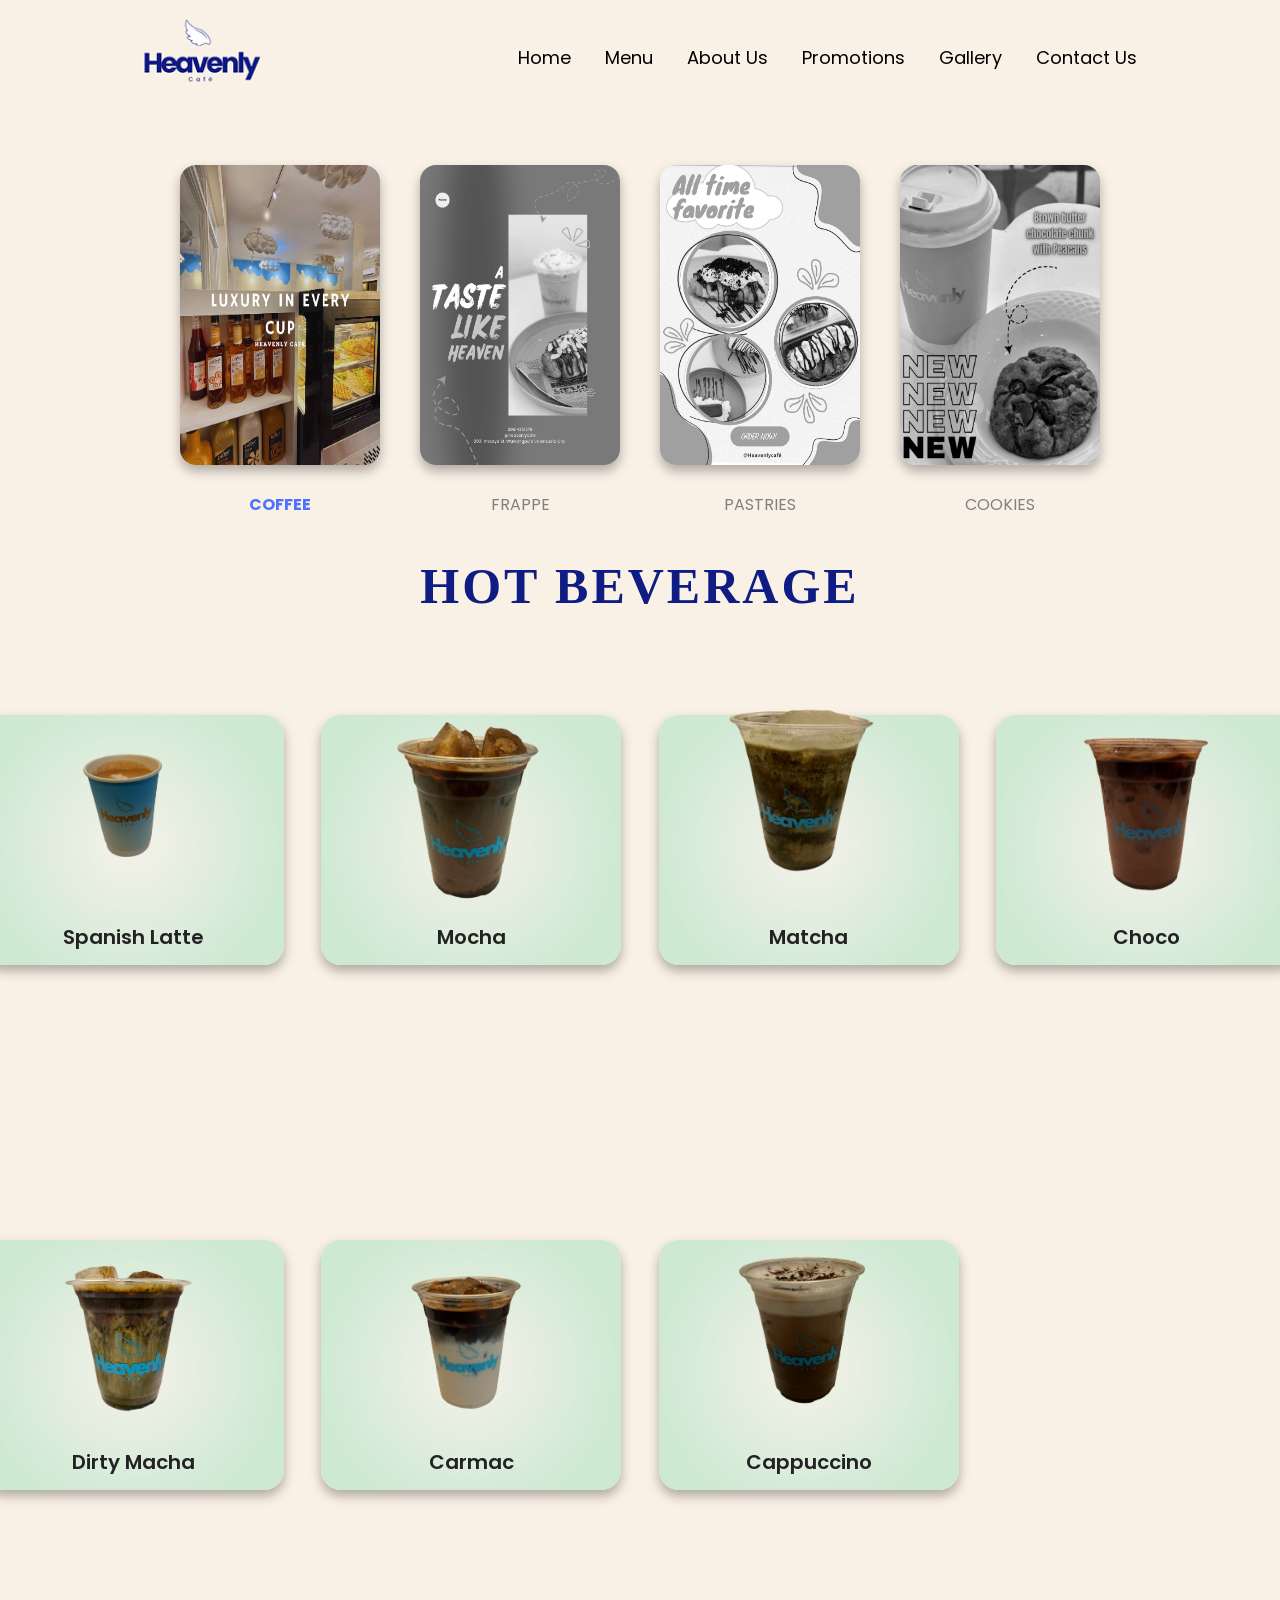
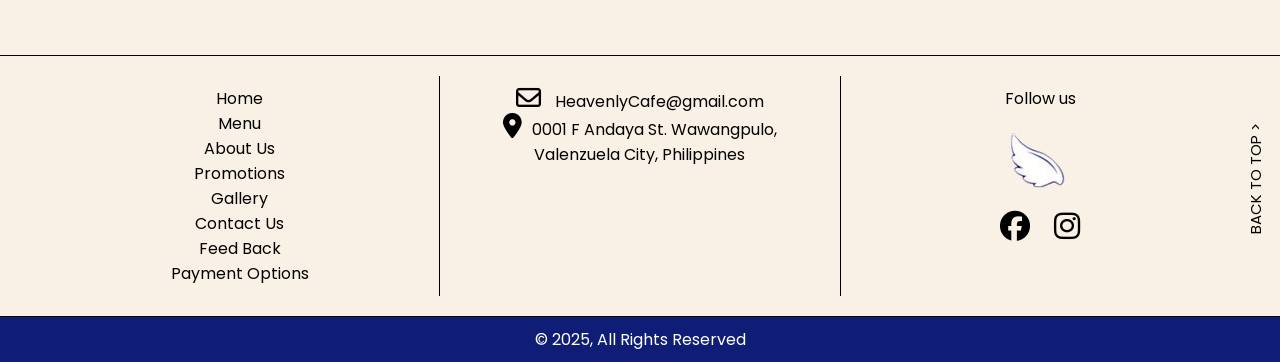
==== coffee.html @ 6ae4fecf "'FIrst_commit'" ====
<!DOCTYPE html>
<html lang="en">
<head>
  <meta charset="UTF-8">
  <meta name="viewport" content="width=device-width, initial-scale=1.0">
  <title>Beverages</title>
  <link rel="stylesheet" href="css/style.css">
  <link rel="preconnect" href="https://fonts.googleapis.com">
  <link rel="preconnect" href="https://fonts.googleapis.com">
  <link rel="preconnect" href="https://fonts.gstatic.com" crossorigin>
  <link href="https://fonts.googleapis.com/css2?family=Playfair+Display:ital,wght@0,400..900;1,400..900&display=swap" rel="stylesheet"></head>
  <link href="https://fonts.googleapis.com/css2?family=Poppins:ital,wght@0,100;0,200;0,300;0,400;0,500;0,600;0,700;0,800;0,900;1,100;1,200;1,300;1,400;1,500;1,600;1,700;1,800;1,900&display=swap" rel="stylesheet">
  <link rel="stylesheet" href="https://cdnjs.cloudflare.com/ajax/libs/font-awesome/6.4.0/css/all.min.css">

</head>
<body>

  <!--Header-->
    <header id="header">
    <div class="container">
      <nav>
        <img src="img/home/heavenly_logo1.jpg" class="logo" alt="Heavenly Café Logo">
        <ul id="sidemenu">
          <li><a href="index.html">Home</a></li>
          <li><a href="menu.html">Menu</a></li>
          <li><a href="aboutus.html">About Us</a></li>
          <li><a href="promotions.html">Promotions</a></li>
          <li><a href="gallery.html">Gallery</a></li>
          <li><a href="contact.html">Contact Us</a></li>
        </ul>
      </nav>
    </div>
  </header>

  <!--category-->
<div class="category-selector">
  <a href="coffee.html" class="category-card">
    <img src="img/menu/CATEGORY/coffe.jpg" alt="Beverages">
    <p>COFFEE</p>
  </a>
  <a href="frappe.html" class="category-card">
    <img src="img/menu/CATEGORY/frappe.jpg" alt="Meals">
    <p>FRAPPE</p>
  </a>
  <a href="pastries.html" class="category-card">
    <img src="img/menu/food.jpg" alt="Beverages">
    <p>PASTRIES</p>
  </a>
  <a href="cookies.html" class="category-card">
    <img src="img/menu/CATEGORY/cookies.jpg" alt="Meals">
    <p>COOKIES</p>
  </a>
</div>

  <!--list of beverages-->
    <section class="menu-section">
    <h1>HOT BEVERAGE</h1>
    <div class="menu-grid">

      <div class="menu-bev">
        <img src="img/menu/coffee/spanish-latte-hot.png" alt="Hot Latte" class="bev1"/>
        <p>Spanish Latte</p>
      </div>
      <div class="menu-bev">
        <img src="img/menu/coffee/mocha-cold.png" alt="Mocha" class="bev1"/>
        <p>Mocha</p>
      </div>
      <div class="menu-bev">
        <img src="img/menu/coffee/matcha-cold.png" alt="Matcha" class="bev1"/>
        <p>Matcha</p>
      </div>
      <div class="menu-bev">
        <img src="img/menu/coffee/choco-cold.png" alt="Choco" class="bev1"/>
        <p>Choco</p>
      </div>
      <div class="menu-bev">
        <img src="img/menu/coffee/dirty-matcha.png" alt="Dirty Macha" class="bev1"/>
        <p>Dirty Macha</p>
      </div>
      <div class="menu-bev">
        <img src="img/menu/coffee/carmac.png" alt="Carmac" class="bev1"/>
        <p>Carmac</p>
      </div>
      <div class="menu-bev">
        <img src="img/menu/coffee/cappuccino.png" alt="Cappuccino" class="bev1"/>
        <p>Cappuccino</p>
      </div>
      <!-- Add more items as needed -->

    </div>
  </section>
  
  <!--footer-->
  <footer class="footer">
        <div class="footer-container">
          <div class="footer-section">
            <p><a href="index.html">Home</a></p>
            <p><a href="menu.html">Menu</a></p>
            <p><a href="aboutus.html">About Us</a></p>
            <p><a href="promotions.html">Promotions</a></p>
            <p><a href="gallery.html">Gallery</a></p>
            <p><a href="contact.html">Contact Us</a></p>
            <p><a href="#">Feed Back</a></p>
            <p><a href="#">Payment Options</a></p>
          </div>
      
          <div class="footer-divider"></div>
      
          <div class="footer-section">
            <p><i class="fa-regular fa-envelope"></i></i> HeavenlyCafe@gmail.com</p>
            <p><i class="fa-solid fa-location-dot"></i>0001 F Andaya St. Wawangpulo,<br>Valenzuela City, Philippines</p>
          </div>
      
          <div class="footer-divider"></div>
      
          <div class="footer-section">
            <p>Follow us</p>
            <img src="img/home/logo.jpg" alt="">
            <div class="footer-icons">
              <a href="#"><i class="fa-brands fa-facebook"></i></a>
              <a href="#"><i class="fa-brands fa-instagram"></i></a>
            </div>
          </div>

        </div>
      
        <div class="footer-bottom">
          <p>© 2025, All Rights Reserved</p>
        </div>
      
        <div class="back-to-top">
            <a href="#top">BACK TO TOP ></a>
        </div>
      </footer>

<script src="js/script_Menu.js"></script>

</body>
</html>
---- css/style.css ----
@font-face {
    font-family: melon;
    src: url(../font/melon.ttf);
}

body {
  background-color: #FAF1E6;
  color: black;
}
* {
  margin: 0;
  padding: 0;
  font-family: 'Poppins', sans-serif;
}
.header {
  position: fixed;
  top: 0;
  left: 0;
  width: 100%;
  transition: 0.6s;
  z-index: 100;
  background-color: #FAF1E6;
}

.header.sticky {
  background: #FAF1E6;
  box-shadow: 0 4px 10px rgba(0, 0, 0, 0.1);
}
.container{
  padding: 10px 10%;
}
nav{
    display: flex;
    align-items: center;
    justify-content: space-between;
    flex-wrap: wrap;
}
.logo{
  position: relative;
  width: 140px;
}
nav ul li{
    display: inline-block;
    list-style: none;
    margin: 10px 15px;
}
nav ul li a{
    color: #000;
    text-decoration: none;
    font-size: 18px;
    position: relative;
    transition: 0.6s;
}

nav ul li a::after{
    content: '';
    width: 0;
    height: 3px;
    background: #0F2C59;
    position: absolute;
    left: 0;
    bottom: -6px;
    transition: 0.5s;
    color: #0F2C59;
}
nav ul li a:hover::after{
    width: 100%;
}
.nav-link[aria-current="page"] {
  text-decoration: underline #0F2C59 4px;
  text-underline-offset:  0.5rem;
}

.hero {
    display: flex;
    justify-content: space-between;
    align-items: center;
    padding-top: 50px;
    padding-left: 40px;
    padding-right: 40px;
    position: relative;
    margin-top: 100px;
  }

  .hero-text {
    max-width: 50%;
    animation: heroTextAnimation 1s ease-out forwards;
    opacity: 0;
    animation-delay: 0.3s;
  }

  @keyframes heroTextAnimation{
    from{
      opacity: 0;
      transform: translateY(200px) ;
    }to{
      opacity: 1;
      transform: translateY(0) ;
    }
  }
  
  .images {
    animation: firstImage 1s ease-out forwards;
    opacity: 0;
    animation-delay: 0.3s;
  }  
  
  @keyframes firstImage{
    from{
      opacity: 0;
      transform: translateY(200px);
    }to{
      opacity: 1;
      transform: translateY(0) ;
    }
  }

  .heavenly-text {
    animation: both heavenlyTextAnimation;
    animation-timeline: view(70% 5%);
  }

  @keyframes heavenlyTextAnimation{
    from{
      opacity: 0;
      transform: translateY(200px) scale(0.3);
    }to{
      opacity: 1;
      transform: translateY(0) scale(1);
    }

  }
  
  .heavenly-story {
    animation: both storyAnimation ;
    animation-timeline: view(70% 5%);
  }

  @keyframes storyAnimation{
    from{
      opacity: 0;
      transform: translateY(200px) scale(0.3);
    }to{
      opacity: 1;
      transform: translateY(0) scale(1);
    }

  }

  .hero-text h1 {
    font-size: 40px;
    margin-bottom: 20px;
    font-family: 'PlayfairDisplay';
    font-weight: 300;
    padding-left: 20px;

  }

  .hero-text p {
    font-size: 25px;
    line-height: 1.6;
    margin-bottom: 30px;
    padding-left: 20px;
    font-family: 'PlayfairDisplay';
    font-weight: 300;
  }

  .hero-text button {
    background-color: #000080;
    color: white;
    padding: 12px 24px;
    margin-left: 20px;
    border: none;
    border-radius: 6px;
    font-size: 16px;
    cursor: pointer;
  }

.croissant {
  width: 600px;
  height: auto;
  margin-right: 160px;
  position: relative;
}
.bottom img{
  width: 100%;
  height: 400px;
  background-size: cover;
  background-position: center;
}
.story{
    display: flex;
    flex-direction: column;
    align-items: center;
    justify-content: center;
    text-align: center;
    height: 50vh;
    background-color: #FDFAF6;
    position: relative;
  }
.frappe-design {
  position: absolute;
  top: 50%;
  left: 2%;
  background-image: url('../img/aboutus/frappe.png');
  width: 150px;
  height: 200px;
  background-size: cover; 
  background-position: center;
  background-repeat: no-repeat;
  animation: frappeAnimation both;
  animation-timeline: view(70% 30%);
}
@keyframes frappeAnimation{
  from{
      opacity: 0;
      transform: translateY(200px) scale(0.3);
    }to{
      opacity: 1;
      transform: translateY(0) scale(1);
    }
}
.pastries-design {
  position: absolute;
  top: 10%;
  right: 2%;
  background-image: url('../img/menu/croffle-food.png');
  width: 200px;
  height: 200px;
  background-size: contain; 
  background-position: center;
  background-repeat: no-repeat;
  animation: frappeAnimation both;
  animation-timeline: view(50% 30%);
}
 .heavenly-text {
    opacity: 0;
    font-family: 'PlayfairDisplay';
    font-weight: 300;
    font-size: 35px;
 }

  .heavenly-story{
    display: flex;
    align-items: center;
    flex-direction: column;
    text-align: center;
    background-color: #FAF1E6;
    width: 80%;
    height: 30%;
    margin: 20px 0;
    padding: 60px 5%;
    border-radius: 15px;
  }
.heavenly-story p {
    font-family: 'Poppins', sans-serif;
    font-size: 20px;
}

.heavenly-story button {
    background-color: #000080;
    color: white;
    padding: 12px 24px;
    border: none;
    border-radius: 6px;
    font-size: 16px;
    cursor: pointer;
    margin-top: 20px;
    font-family: 'Poppins', sans-serif;
}

/*slider more Section ah*/
.wrapper {
  margin: 0;
  padding: 0;
  font-family: Arial, sans-serif;
  background: #f8f0e7;
  display: flex;
  justify-content: center;
  align-items: center;
  flex-direction: column;
  height: 80vh;
  position: relative;
}
.header-slider h1 {
  display: flex;
  align-items: center;
  font-family: 'PlayfairDisplay';
  font-weight: 100;
  margin-bottom: 100px;
}
.sliderH {
  width: 50%;
  max-width: 900px;
  overflow: hidden;
  border-radius: 20px;
  background-color: #eee;
  margin-bottom: 100px;
}

.slides {
  display: flex;
  transition: transform 0.5s ease;
}

.slideH {
  min-width: 100%;
  height: 400px;
  background-size: cover;
  background-position: center;
  position: relative;
  display: flex;
  justify-content: center;
  align-items: center;
  transition: transform 0.4s, opacity 0.4s;
}

.overlay {
  background: rgba(0, 0, 0, 0.5);
  color: white;
  padding: 20px;
  text-align: center;
  border-radius: 10px;
}

.overlay h2 {
  font-size: 24px;
}

.overlay h2 span {
  font-size: 36px;
  display: block;
  margin-top: 10px;
}

.overlay p {
  margin-top: 10px;
  font-size: 16px;
}
.prevH {
  cursor: pointer;
  position: absolute;
  top: 53%;
  left: 23%;
  user-select: none;
  font-size: 30px;
}

.nextH {
  cursor: pointer;
  position: absolute;
  top: 52%; 
  right: 23%;
  user-select: none;
  font-size: 30px;
}

.dotsH {
  position: absolute;
  top: 80%;
  bottom: 10px;
  width: 50%;
  text-align: center;
}

.dotH {
  height: 10px;
  width: 10px;
  margin: 0 4px;
  background-color: #90D1CA;
  border-radius: 50%;
  display: inline-block;
  cursor: pointer;
}

.dotH.active {
  background-color: #129990;
}

/*Lastsection*/
.last-container {
  background-image: url(../img/home/last_section.jpg);
  background-size: cover;
  background-position: center;
  height: 100vh;
  position: relative;
  display: flex;
  justify-content: center;
  align-items: center;
}
.cup {
  position: absolute;
  width: 500px;
}
.cup1 {
  top: 14%;
  left: 21%;
}
.cup2 {
  top: 14%;
  right: 23%;
}
.label {
  position: absolute;
  font-family: 'PlayfairDisplay';
  color: #FDFAF6;
}
.grande {
  top: 68%;
  left: 31%;
}
.Large {
  top: 68%;
  left: 61%;
}

/*footer*/
.footer {
  background-color: #FAF1E6;
  font-family: 'Poppins', sans-serif;
  position: relative;
}

.footer-container {
  display: flex;
  justify-content: space-between;
  padding: 20px 40px;
  flex-wrap: wrap;
  border-top: 1px solid #000;
  border-bottom: 1px solid #000;
}
.quick {
  font-weight: bold;
}

.footer-section {
  font-family: 'Poppins', sans-serif;
  flex: 1;
  padding: 10px 20px;
  text-align: center;
  min-width: 250px;
  box-sizing: border-box;
}

.footer-section a {
  text-decoration: none;
  color: black;
  transition: color 0.3s ease;
}

.footer-section a:hover {
  color: #129990;
}
.footer-divider {
  width: 1px;
  background-color: black;
  height: auto;
}

.footer-section i {
  margin-right: 10px;
  font-size: 25px;
}

.footer-logo {
  font-size: 30px;
}

.footer-icons i {
  margin: 0 10px;
  font-size: 30px;
  color: black;
}

.footer-bottom {
  background-color: #101D76;
  color: white;
  text-align: center;
  padding: 10px 0;
}

.back-to-top {
  position: absolute;
  right: 1%;
  top: 40%;
  transform: translateY(-50%) rotate(180deg);
  writing-mode: vertical-rl;
  text-align: center;
  font-size: 15px;
  color: black;
}
.back-to-top a {
  color: inherit;
  text-decoration: none;
  scroll-behavior: smooth;
}
nav .fa-solid {
  display: none;
}

@media only screen and (max-width: 360px){
    .logo {
        width: 200px;
    }
    nav .fa-bars {
    display: block;
    font-size: 25px;
    position: absolute;
    top: 40px;
    left: 35%;
    z-index: 1100;
    cursor: pointer;
    }
    nav .fa-solid {
      display: block;
      font-size: 25px;
    }
    nav ul {
    background: #0F2C59;
    color: #fff;
    position: fixed; 
    top: 0;
    right: -200px;
    width: 200px;
    height: 150vh;
    padding-top: 50px;
    transition: right 0.5s;
    z-index: 1200;
  }
    nav ul li {
      display: block;
      margin: 25px;
    }
    
    nav ul li a{
    color: #fff;
    }
    nav ul .fa-solid {
      position: absolute;
      top: 25px;
      left: 25px;
      cursor: pointer;
    }
    .hero {
      display: flex;
      flex-direction: column;
      width: 400px;
      align-items: flex-start;
    }
    .hero-text h1{
      margin-top: 30px;
      width: 360px;
      display: flex;
      flex-direction: column;
    }
    .hero-text p{
      width: 360px;
    }
    .images {
      margin: 20px 40px;
      background: transparent;
    }
    .bottom {
      width: 500px;
    }
    .story {
      width: 500px;
      padding: 20px 0;
      height: 50vh !important;
    }
    .frappe-design {
      width: 80px !important;
      height: 90px !important;
      top: 60% !important;
      left: 12%;
    }
    .pastries-design {
      width: 110px !important;
      height: 70px !important;
      top: 63% !important;
      right: 10%;
    }
    .heavenly-story {
      height: 200px !important;
    }
    .wrapper {
      width: 500px;
      height: 330px !important;
    }
    .header-slider h1{
      font-size: 20px;
    }
    .sliderH {
      width: 350px;
    }
    .slideH {
      background-size: contain;
      background-repeat: no-repeat;
      background-position: top;
    }
    .prevH {
      top: 37% !important;
      left: 8% !important;
    }
    .nextH {
      top: 37% !important;
      right: 8% !important;
    }
    .dotsH {
      top: 73% !important;
    }
    .last-container {
      width: 500px;
      height: 400px;
    }
    .cup {
      width: 200px !important;
      top: 15% !important;
    }
    .cup1 {
      left: 10% !important;
    }
    .cup2 {
      right: 10% !important;
    }
    .label {
      font-size: 20px !important;
    }
    .grande {
      top: 71% !important;
      left: 23% !important;
    }
    .Large {
      width: 50px;
      top: 71% !important;
      right: 5% !important;
    }
    .footer {
      width: 500px;
    }
}
@media only screen and (max-width: 1200px) {
  .croissant {
    width: 400px;
    margin-right: 0;
  }
  .heavenly-text {
      font-size: 40px;
  }
  .wrapper {
    height: 40vh;
    margin-top: 100px;
  }
  .prevH {
    position: absolute;
    top: 43%;
    left: 18%;
  }
  .nextH {
    top: 43%;
    right: 19%;
  }
  .dotsH {
    top: 81%;
    bottom: 10px;
  }
  .header-slider h1 {
    margin-bottom: 20px;
  }
  .frappe-design {
    width: 100px;
    height: 150px;
    top: 60%;
  }
  .pastries-design{
  width: 150px;
  height: 150px;
  }
  .cup {
    top: 24%;
    width: 350px;
  }
  .cup1 {
    left: 21%;
  }
  .cup2 {
    right: 21%;
  }
  /*menu*/
  .brief-story {
    height: 50vh !important;
  }
  .nav.prev {
    top: 38%;
    left: 40%;
  }
  .nav.next {
    top: 38%;
    right: 40%;
  }
  .brief-text h2{
    font-size: 28px;
  }
  .brief-text p{
    font-size: 18px;
  }
  .autoRotate {
    width: 400px !important; 
    height: 350px !important;

  }
  .menu-label {
    width: 200px !important;
    display: flex;
    justify-content: center;
    align-items: center;
  }
  .menu-container {
    gap: 30px !important;
    height: 500px !important;
    margin-bottom: 0 !important;
    text-align: center !important;
  }
  .menu-wrapper {
    width: 250px !important;
    height: 500px !important;
    margin-bottom: 0 !important;
  }
  
  .menu-item {
    height: 350px !important;
  }
  .menu-item img {
    width: 250px !important;
    height: 350px !important;
    object-fit: contain;
    border-radius: 20px;
  }
  .header {
    width: 1200px;
  }
}
@media (max-width: 768px) {
  .footer-container {
    flex-direction: column;
    align-items: center;
    padding: 20px;
  }
  .footer-divider {
    display: none;
  }
  
  .back-to-top {
    position: static;
    writing-mode: horizontal-tb;
    transform: none;
    text-align: center;
    padding: 10px 0;
  }
  .croissant {
    width: 300px;
    margin-right: 10px;  
  }
  .hero-text h1 {
    font-size: 25px;
  }
  .hero-text p {
    font-size: 18px;
  }
  .bottom {
    padding-bottom: 0;
  }
  .bottom img {
    width: 100%;
    height: auto;
  }
  .heavenly-story p {
    font-size: 15px;
  }
}

/*Menu*/

.best-container {
  background-color: #Fff;
  height: 600px;
  padding: 50px;
  background-image: url('../img/menu/first.jpg');
  background-size: cover; 
  background-repeat: no-repeat;
  background-position: center;
  margin-top: 120px;
}

.best-seller {
  padding: 2rem;
  max-width: 850px;
  margin: 2rem auto;
  background-color: #FDFAF6;
  border-radius: 12px;
  text-align: center; 
}

.best-seller h2 {
  font-family: 'PlayFairDisplay';
  font-size: 1.5rem;
  margin-bottom: 1rem;
}

.slider {
  position: relative;
  overflow: hidden;
  width: 100%;
  max-width: 600px;
  margin: auto;
}

.slider-track {
  display: flex;
  transition: transform 0.5s ease-in-out;
  justify-content: center;
  gap: 1rem;
  height: 300px;
}

.slide {
  flex: 0 0 33.333%; /*pakita ng 3 items*/
  transform: scale(0.8);
  opacity: 0.6;
  transition: transform 0.4s, opacity 0.4s;
  text-align: center;
  padding-top: 50px;
}

.slide.active {
  transform: scale(1.1);
  opacity: 1;
}

.slide img {
  width: 160px;
  height: 160px;
  object-fit: cover;
  border-radius: 50%;
  margin: 0 auto;
}

.slide p {
  font-weight: bold;
  margin-top: 1rem;
}

.nav {
  position: absolute;
  top: 70%;
  transform: translateY(-50%);
  background: none;
  border: none;
  font-size: 2rem;
  cursor: pointer;
  z-index: 10;
}

.nav.prev {
  left: 21%;
}

.nav.next {
  right: 21%;
}

.dots {
  margin-top: 1rem;
}

.dot {
  height: 10px;
  width: 10px;
  margin: 0 5px;
  background-color: #90D1CA;
  border-radius: 50%;
  display: inline-block;
  cursor: pointer;
}

.dot.active {
  background-color: #129990;
}
.circle-bg {
  width: 180px;
  height: 180px;
  border-radius: 50%;
  background-color: transparent; /* default na background color  */
  display: flex;
  align-items: center;
  justify-content: center;
  transition: background-color 0.3s, transform 0.3s;
  margin: 0 auto;
}

.circle-bg img {
  width: 160px;
  height: 160px;
  object-fit: cover;
  border-radius: 50%;
}

/* pag active yng slide*/
.slide.active .circle-bg {
  transform: scale(1.05); 
}
.brief-story {
  position: relative;
  height: 80vh;
}
.brief-text{
  position: absolute;
  top: 30%;
  left: 10%;
  font-size: 20px;
  animation: briefAnimation both;
  animation-timeline: view(70% 5%);
}
@keyframes briefAnimation {
  from{
    opacity: 0;
    transform: translateY(20px) scale(0.3);
  } to {
    opacity: 1;
    transform: translateY(0) scale(1);
  }
}

.autoRotate{
  position: absolute;
  top: 20%;
  right: 10%;
  width: 500px; 
  height: 450px;
  background-image: url('../img/menu/rotate.png');
  background-size: cover; 
  background-repeat: no-repeat;
  background-position: center;
  animation: bunsRotate;
  animation-timeline: view(70% 5%);
}
@keyframes bunsRotate{
  from {
    opacity: 0;
    transform: rotate(0deg);
  } to {
    opacity: 1;
    transform: rotate(360deg);
  }

}
.menu-h1 {
  font-family: 'PlayFairDisplay';
  margin: 30px;
  text-align: center;
}

.menu-container {
  display: flex;
  justify-content: center;
  gap: 40px;
  text-align: center;;
  height: 60vh;
  margin-top: 50px;
  margin-bottom: 150px;
}
.menu-wrapper {
  height: 500px;
}
.menu-item-wrapper {
  display: flex;
  flex-direction: column;
  align-items: center;
}

.menu-item {
  display: flex;
  flex-direction: column;
  align-items: center;
  text-decoration: none;
  color: #000;
  width: 300px;
  height: 400px;
}

.menu-item img {
  width: 300px;
  height: 400px;
  object-fit: cover;
  border: 20px;
  border-radius: 20px;
  transition: transform 0.3s ease;
}

.menu-item:hover img {
  transform: scale(.9);
  box-shadow: 0 4px 8px rgba(0, 0, 0, 0.5);
}
.menu-label {
  padding-top: 15px;
  margin-bottom: 50px;
  font-size: 25px;
}

.menu-label h3{
    font-family: 'PlayfairDisplay';
}
@media only screen and (max-width: 360px) {
  .best-container {
    width: 700px !important;
  }
  .nav.next {
    left: 198% !important;
  }
  .brief-story {
    width: 800px;
    height: 1000px !important;
  }
  .brief-text{
    top: 10%;
    font-size: 15px;
  }
  .autoRotate {
    width: 500px !important; 
    height: 450px !important;
    right: 25%;
    top: 35%;
  }
  .menu-h1 {
    width: 800px;
    text-align: center;
  }
  .menu-container {
    width: 300px;
    gap: 10px;
    flex-direction: column;
    justify-content: center;
    align-items: center;
  }
  .menu-item img {
    width: 150px !important;
    height: 250px !important;
    object-fit: contain;
    border-radius: 20px;
  }
}
/*text ani*/
.grid{
  font-size: 120px;
  display: flex;
  flex-direction: column;
  justify-content: center;
  align-items: center;
  height: 80vh;
  font-family: 'PlayfairDisplay';
  position: relative;
  padding: 0;
}
/*position ng mga text*/
.autoBlur1 {
  position: absolute;
  top: 4%;
  left: 40%;
  font-family: 'PlayfairDisplay';
}
.autoBlur2 {
  position: absolute;
  top: 20%;
  left: 30%;
  font-family: 'PlayfairDisplay';
}
.autoBlur3 {
  position: absolute;
  top: 35%;
  left: 35%;
  font-family: 'PlayfairDisplay';
}
.autoBlur4 {
  position: absolute;
  top: 50%;
  left: 38%;
  font-family: 'PlayfairDisplay';
}
.autoBlur5 {
  position: absolute;
  top: 65%;
  left: 23%;
  font-family: 'PlayfairDisplay';
}
.autoBlur{
  animation: autoBlurAnimation linear both;
  animation-timeline: view();
}
@keyframes autoBlurAnimation{
  0%{
    filter: blur(40px);
  }
  45%, 55% {
    filter: blur(0px);
  }
  100%{
    filter: blur(40px);
  }
}

/*category design*/
.category-selector {
  margin-top: 50px;
  display: flex;
  justify-content: center;
  gap: 40px;

}
.category-card {
  display: inline-block;
  text-align: center;
  text-decoration: none;
  color: gray;
  transition: all 0.3s ease;
  border-radius: 1rem;
  cursor: pointer;
}

.category-card img {
  box-shadow: 0 6px 12px rgba(0,0,0,0.3);
  width: 200px;
  height: 300px;
  border-radius: 1rem;
  filter: grayscale(100%);
  transition: filter transform 1s ease-in-out, color 0.3s ease;
}

.category-card:hover img {
  transform: scale(1.1);
}
.category-card img:hover {
  filter: grayscale(0%);
}

.category-card p {
  padding-top: 20px;
}
.category-card.active p {
  color: #4E71FF; 
  font-weight: bold;
}

.category-card.active img {
  filter: none;
}

/*Beverage List*/

.menu-section {
  padding: 40px 20px;
}

.menu-section h1 {
  color: #0E1C84;
  font-size: 50px;
  letter-spacing: 3px;
  font-weight: bold;
  text-transform: uppercase;
  font-family: 'melon';
  display: flex;
  justify-content: center;
}

.menu-grid {
  display: grid;
  grid-template-columns: repeat(auto-fit, minmax(150px, 1fr));
  gap: 150px;
  justify-items: center;
  max-width: 1200px;
  margin: 0 auto;
  height: 100vh;
  padding-top: 100px;
}

.menu-bev {
  position: relative;
  background-image: url('../img/menu/test/3.jpg');
  box-shadow: 0 6px 12px rgba(0,0,0,0.3);
  background-size: cover; 
  border-radius: 20px;
  background-position: center;
  background-repeat: no-repeat;
  width: 300px;
  height: 250px;
  transition: transform 0.5s ease;
  display: flex;
  justify-content: center;
  align-items: center;
  flex-direction: column;
}
.menu-bev:hover {
  transform: translateY(-20px);
}
.menu-bev:hover img {
  transform: scale(1.1);
}
.menu-bev img {
  max-width: 60%;
  height: auto;
  object-fit: contain;
  transition: transform 0.5s ease;
}

.menu-bev p {
  margin-bottom: 45px;
  font-weight: 600;
  color: #222;
  font-size: 20px;
  transition: background-color 0.3 ease;
}
.menu-bev:hover p {
  color: #0E1C84;
}
/*meal*/
.menu-meal {
  position: relative;
  background-color: transparent;
  border-radius: 16px;
  box-shadow: 0 6px 12px rgba(0,0,0,0.08);
  width: 250px;
  height: 200px;
  transition: transform 0.5s ease;
  display: flex;
  justify-content: center;
  align-items: flex-end;
}

.menu-meal:hover {
  transform: translateY(-20px);
}

.menu-meal img {
  max-width: 100%;
  height: auto;
  object-fit: contain;
}

.menu-meal p {
  margin-bottom: 15px;
  font-weight: 600;
  color: #222;
  font-size: 20px;
  transition: background-color 0.3 ease;
}
.menu-meal:hover p {
  color: #0E1C84;
}
.meal1 {
  position: absolute;
  top: -20%;
  left: 0%;
}
/*About us*/

.about-section {
  text-align: center;
  padding: 150px 20px;
  position: relative;
  margin-top: 100px;
  background-image: url('../img/menu/menu-bg.jpg');
  background-size: auto;
  background-repeat: no-repeat;
  background-position: center;
  height: 70vh;
}
.about-frappe {
  position: absolute;
  top: 50%;
  left: 10%;
  background-image: url('../img/aboutus/frappe.png');
  width: 200px;
  height: 220px;
  background-size: cover; 
  background-position: center;
  background-repeat: no-repeat;
  animation: aboutAnimation 1s ease-out forwards;
  opacity: 0;
  animation-delay: 1.2s;
}

.about-section h2 {
    font-size: 30px;
    margin-bottom: 10px;
    font-family: 'PlayFairDisplay';
    animation: aboutAnimation 1s ease-out forwards;
    opacity: 0;
    animation-delay: 0.3s;
  font-weight: bold;
}

  @keyframes aboutAnimation{
    from{
      opacity: 0;
      transform: translateX(20px) ;
    }to{
      opacity: 1;
      transform: translateX(0) ;
    }
  }

.about-desc {
    max-width: 700px;
    margin: 0 auto 30px;
    font-size: 18px;
    color: #333;
    animation: aboutAnimation 1s ease-out forwards;
    opacity: 0;
    animation-delay: 0.6s;
}

.open-sign {
    position: relative;
    margin: 50px auto;
    width: 800px;         
    height: 500px;       
    overflow: hidden;     
    border-radius: 12px;  
    animation: aboutAnimation 1s ease-out forwards;
    opacity: 0;
    animation-delay: 0.9s;
}

.open-sign iframe {
  width: 100%;
  border-radius: 20px;
  height: 100%;
  object-fit: cover;    
  display: block;
}

.hours {
    margin-top: 10px;
    font-weight: bold;
}

.story-section {
    background-color: #0F2C59;
    color: white;
    padding: 40px 20px;
    text-align: center;
    width: 50%;
    margin-left: 25%;
    border-radius: 20px;
}

.story-section h3 {
    font-size: 26px;
    margin-bottom: 20px;
    font-family: 'PlayFairDisplay';
    font-weight: 100;
}
.story-box {
    display: flex;
    flex-wrap: wrap;
    justify-content: center;
    align-items: center;
    gap: 20px;
    max-width: 1000px;
    margin: 0 auto;
    text-align: left;
}
.image-container {
  width: 200px;         
  height: 200px;       
  overflow: hidden;     
  border-radius: 12px;  
}
.image-container img {
  width: 100%;
  height: 100%;
  object-fit: cover;    
  object-position: center top; 
  display: block;
  border-radius: 50%;
}
.story-text {
    max-width: 600px;
}

.mv-section {
    display: flex;
    flex-wrap: wrap;
    justify-content: center;
    gap: 150px;
    padding: 40px 20px;
    margin-bottom: 100px;
}

.mv-box {
    background-color: #0F2C59;
    color: white;
    padding: 25px;
    width: 400px;
    border-radius: 12px;
    text-align: center;
}
@media only screen and (max-width: 1200px) {
  .about-frappe {
    width: 150px;
    height: 180px;
    top: 50%;
    left: 3%;
  }
  .autoBlur1 {
    left: 30%;
  }
  .autoBlur2 {
    left: 20%;
  }
  .autoBlur3 {
    left: 25%;
  }
  .autoBlur4 {
    left: 12%;
  }

}
@media only screen and (max-width: 360px) {
  .about-section {
    width: 955px;
    height: 80vh;
    margin-top: 100px;
  }
  .grid {
    width: 800px;
  }
  nav .fa-bars{
    left: 70%;
    font-size: 25px;
  }
  .story-section {
    width: 450px;
    margin-left: 230px;
  }
  .mv-section {
    width: 900px;
  }
  .mv-box {
    width: 450px;
  }
  .footer {
    width: 980px;
  }
}

/*Promos*/
#promo-section {
  padding: 2rem;
  display: flex;
  justify-content: center;
  margin-top: 100px;
  flex-direction: column;
  align-items: center;
}
.promo-header{
  width: 1132px;
  display: flex;
  align-items: flex-start;
  color: #0E1C84;
}
#promo-container {
  display: flex;
  flex-wrap: wrap;
  border-radius: 1rem;
  background-color: #f0efef;
  box-shadow: 0 5px 15px rgba(0,0,0,0.2);
  overflow: hidden;
  max-width: 1200px;
  width: 100%;
}

#promo-image {
  flex: 400px;
}

#promo-image img {
  width: 100%;
  height: auto;
  display: block;
}

.promo-details {
  flex: 1 1 400px;
  padding: 2rem;
  display: flex;
  flex-direction: column;
  justify-content: center;
  align-items: flex-start;
}

.promo-details h2 {
  font-size: 2rem;
  color: #4E71FF;
  margin-bottom: 1rem;
}

.promo-details p {
  font-size: 1rem;
  color: #555;
  margin-bottom: 1.5rem;
  line-height: 1.6;
}

.btn-learn {
  display: inline-block;
  background: #4E71FF;
  color: white;
  padding: 0.75rem 1.5rem;
  border-radius: 0.5rem;
  text-decoration: none;
  font-weight: bold;
  transition: background 0.3s;
}

.btn-learn:hover {
  background: #0E1C84;
}
.black-line {
    border: none;
    height: 0.5px;
    background-color: black;
    width: 80%;
    margin: 40px auto;
}
/*other promos*/
.promo-list {
  display: flex;
  justify-content: center;
  gap: 20px;
  margin-top: 30px;
  height: 70vh;
  padding: 0 10%;
  flex-wrap: wrap;
}

.promo-card {
  padding: 10px;
  cursor: pointer;
  width: 300px;
  height: 300px;
  text-align: center;
  background-color: #f0efef;
  box-shadow: 0 5px 15px rgba(0,0,0,0.2);
  border-radius: 10px;
  transition: transform 0.3s ease;
  display: flex;
  flex-direction: column;
  justify-content: space-between;
}
.promo-card h3{
  font-family: 'PlayfairDisplay';
  font-weight: 600;
}
.promo-card:hover {
  transform: translateY(-10px);
}
.promo-card img {
  width: 100%;
  height: 200px; /* fixed height */
  object-fit: cover; /* crop to fill container */
  border-radius: 10px;
}

.promo-card h3 {
  margin-top: 10px;
  min-height: 50px; /* Adjust as needed */
}
@media only screen and (max-width: 1200px) {
  .promo-list {
    height: 1000px;
    margin-bottom: 100px;
  }
}

@media (max-width: 768px) {
  .promo-card {
    flex-direction: column;
  }

  .promo-content {
    padding: 20px;
  }
}
@media only screen and (max-width: 360px) {
  #promo-section {
    width: 900px;
    margin-top: 200px;
    
  }
  .promo-header {
    width: 800px;
    font-size: 30px;
    margin-bottom: 20px;
  }
  .promo-list {
    width: 900px;
    height: 1000px;
    margin-bottom: 100px;
  }
}
/*gallery*/

  /* Hero Banner */
  .hero1 {
    position: relative;
    width: 100%;
    height: 500px;
    overflow: hidden;
    background-image: url('../img/contact/banner.jpg');
    background-size: cover;
    background-position: center;
    background-repeat: no-repeat;
  }
  
  .hero1 img {
    width: 100%;
    height: 100%;
    object-fit: cover;
  }
  
  .hero-text1 {
    position: absolute;
    bottom: 300px;
    height: 62px;
    top: 50%;
    left: 50%;
    transform: translateX(-50%);
    background: #0F2C59;
    color: white;
    font-size: 2rem;
    padding: 10px 30px;
    border-radius: 5px;
    font-weight: bold;
  }
  
  /* Interior and Food Gallery Links */
  .gallery-links {
    display: flex;
    justify-content: center;
    gap: 40px;
    padding: 50px 10%;
    flex-wrap: wrap;
  }
  
  .gallery-item {
    text-align: center;
  }
  
  .gallery-item img {
    margin-top: 20px;
    width: 500px;
    height: 500px;
    object-fit: cover;
    border-radius: 10px;
    transition: transform 0.3s;
  }
  
  .gallery-item:hover img {
    transform: scale(1.05);
  }
  
  .gallery-item h2 {
    margin-top: 10px;
    font-size: 1.5rem;
    color: #444;
  }

  /* Testimonials Section */
.testimonials {
    padding: 40px 10%;
  }
  
  .testimonials h2 {
    text-align: center;
    margin-bottom: 30px;
    font-size: 2rem;
    color: #0F2C59;
  }
  
  .testimonial-cards {
    display: flex;
    justify-content: center;
    gap: 30px;
    flex-wrap: wrap;
  }
  
  .card {
    background: #0F2C59;
    padding: 20px;
    border-radius: 10px;
    width: 400px;
    height: 300px;
    box-shadow: 0 2px 10px rgba(0, 0, 0, 0.2);
    transition: transform 0.3s ease;
    margin-bottom: 100px;
  }
  
  .card:hover {
    transform: translateY(-8px);
    box-shadow: 0 6px 20px rgba(0, 0, 0, 0.2);
  }
  
  .card h3 {
    margin-bottom: 10px;
    font-size: 20px;
    color: white;
    font-family: 'Poppins', sans-serif;
  }
  
  .card p {
    font-size: 15px;
    margin-bottom: 10px;
    color: white;
  }
  
  /* Responsive tweaks */
  @media (max-width: 650px) {
    .testimonial-cards {
      flex-direction: column;
      align-items: center;
    }
  
    .card {
      width: 90%;
      max-width: 350px;
    }
  }

/*Contact*/

.contact-land {
  height: 40vh;
  background-image: url('../img/contact/front-bg.jpg');
  background-size: cover;
  background-repeat: no-repeat;
  background-position: center;
  display: flex;
  justify-content: center;
  align-items: center;
  margin-top: 114px;
}
.contact {
  background-color: #101D76;
  color: #fff;
  display: flex;
  justify-content: center;
  align-items: center;
  flex-direction: column;
  border-radius: 20px;
  padding: 30px 50px;
}
.contact-section {
  margin: 50px 50px;
}
.contact-container {
  display: flex;
  flex-wrap: wrap;
  gap: 20px;
}

.map {
  flex: 1 1 45%;
  border-radius: 12px;
  overflow: hidden;
}

.contact-form {
  flex: 1 1 45%;
  display: flex;
  flex-direction: column;
  gap: 10px;
}

.contact-form select,
.contact-form input,
.contact-form textarea {
  padding: 20px;
  border: none;
  border-radius: 12px;
  background-color: #f0efef;
  font-size: 14px;
}
.contact-form textarea {
  height: 200px;
}
.input-row input {
  width: 50%;
}
.contact-form .input-row {
  height: 50px;
  display: flex;
  gap: 10px;
}

.contact-form button {
  margin-top: 20px;
  border: none;
  background-color: #0b2b50;
  color: white;
  border-radius: 20px;
  font-weight: bold;
  cursor: pointer;
  align-self: flex-start;
  padding: 10px 30px;
}

.feedback-section {
  background-color: #0b2b50;
  color: white;
  text-align: center;
  padding: 40px 20px;
  position: relative;
  margin-bottom: 50px;
}

.feedback-section p {
  max-width: 700px;
  margin: 0 auto 20px;
  font-size: 18px;
  line-height: 1.6;
}

.reserve-btn {
  display: inline-block;
  background-color: white;
  color: #0b2b50;
  padding: 10px 25px;
  border-radius: 20px;
  text-decoration: none;
  font-weight: bold;
}

.icon {
  width: 80px;
  position: absolute;
  top: 20px;
}

.icon.left {
  top: 45%;
  left: 20%;
}

.icon.right {
  right: 20%;
}

/*gallery interior and foods*/
.gallery-label{
  height: 20vh;
  display: flex;
  justify-content: center;
  align-items: center;
  margin-top: 114px;
  flex-direction: column;
}

.contain-gallery {
  position: relative;
  height: 100vh;
}

.container1{
    position: absolute;
    top: 50%;
    left: 50%;
    transform: translate(-50%, -50%);
    width: 1350px;
    height: 650px;
    background: #f5f5f5;
    box-shadow: 0 30px 50px #dbdbdb;
    border-radius: 20px;
}

.container1 .slide-interior .item{
    width: 200px;
    height: 300px;
    position: absolute;
    top: 50%;
    transform: translate(50%, -50%);
    border-radius: 20px;
    box-shadow: 0 30px 50px #505050;
    background-position: 50% 50%;
    background-size: cover;
    display: inline-block;
    transition: 0.5s;
}

.slide-interior .item:nth-child(1),
.slide-interior .item:nth-child(2){
    top: 0;
    left: 0;
    transform: translate(0, 0);
    border-radius: 20px;
    width: 100%;
    height: 100%;
}
.slide-interior .item:nth-child(3){
    left: 70%;
}
.slide-interior .item:nth-child(4){
    left: calc(70% + 220px);
}
.slide-interior .item:nth-child(5){
    left: calc(50% + 440px);
    display: none;
}

/* here n = 0, 1, 2, 3,... */
.slide-interior .item:nth-child(n + 6){
    left: calc(50% + 660px);
    opacity: 0;
    display: none;
}



.item .content{
    position: absolute;
    top: 90%;
    left: 100px;
    width: 300px;
    text-align: left;
    color: #eee;
    transform: translate(0, -50%);
    display: none;
}


.slide-interior .item:nth-child(2) .content{
    display: block;
}


.content .name{
    font-size: 40px;
    text-transform: uppercase;
    font-weight: bold;
    opacity: 0;
    animation: animate 1s ease-in-out 1 forwards;
}

.content .des{
    margin-top: 10px;
    margin-bottom: 20px;
    opacity: 0;
    animation: animate 1s ease-in-out 0.3s 1 forwards;
}

.content button{
    padding: 10px 20px;
    border: none;
    cursor: pointer;
    opacity: 0;
    animation: animate 1s ease-in-out 0.6s 1 forwards;
}


@keyframes animate {
    from{
        opacity: 0;
        transform: translate(0, 100px);
        filter: blur(33px);
    }

    to{
        opacity: 1;
        transform: translate(0);
        filter: blur(0);
    }
}



.button{
    width: 100%;
    text-align: center;
    position: absolute;
    bottom: 20px;
}

.button button{
    width: 40px;
    height: 35px;
    border-radius: 8px;
    border: none;
    cursor: pointer;
    margin: 0 5px;
    border: 1px solid #000;
    transition: 0.3s;
}

.button button:hover{
    background: #ababab;
    color: #fff;
}
@media only screen and (max-width: 1200px) {
  .icon.left {
    top: 30%;
    left: 10%;
  }
  .icon.right {
    right: 10%;
  }
}
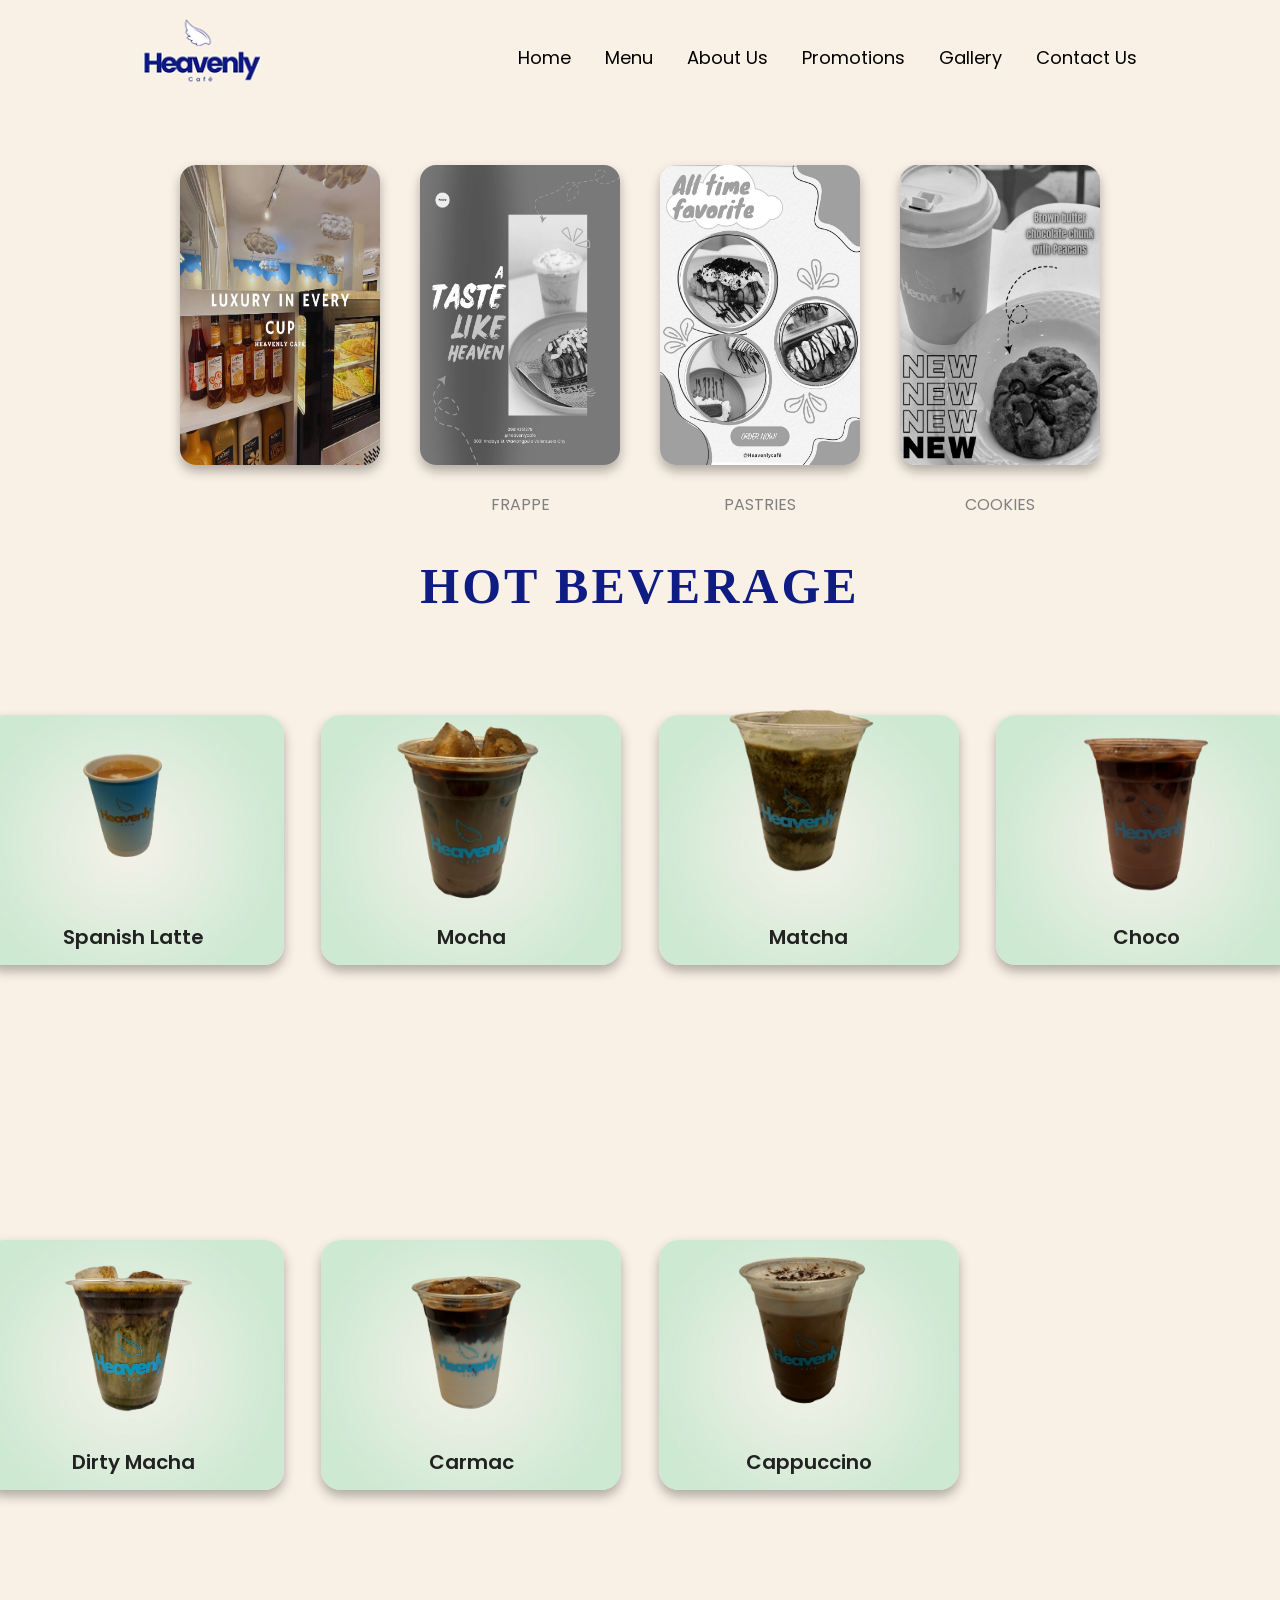
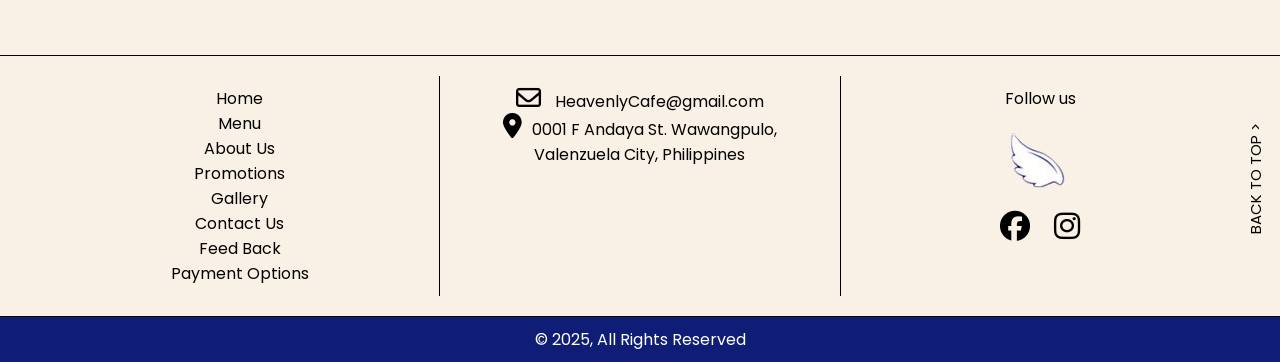
==== commit e899b040: "initial" ====
--- a/coffee.html
+++ b/coffee.html
@@ -36,7 +36,7 @@
 <div class="category-selector">
   <a href="coffee.html" class="category-card">
     <img src="img/menu/CATEGORY/coffe.jpg" alt="Beverages">
-    <p>COFFEE</p>
+    
   </a>
   <a href="frappe.html" class="category-card">
     <img src="img/menu/CATEGORY/frappe.jpg" alt="Meals">
--- a/css/style.css
+++ b/css/style.css
@@ -864,10 +864,12 @@
 
 .nav.prev {
   left: 21%;
+  top: 60%;
 }
 
 .nav.next {
   right: 21%;
+  top: 60%;
 }
 
 .dots {
@@ -1265,7 +1267,7 @@
 
 .about-section {
   text-align: center;
-  padding: 150px 20px;
+  padding: 190px 20px;
   position: relative;
   margin-top: 100px;
   background-image: url('../img/menu/menu-bg.jpg');
@@ -1322,6 +1324,7 @@
 .open-sign {
     position: relative;
     margin: 50px auto;
+    margin-bottom: 10px;
     width: 800px;         
     height: 500px;       
     overflow: hidden;     
@@ -1539,8 +1542,9 @@
   justify-content: center;
   gap: 20px;
   margin-top: 30px;
-  height: 70vh;
+  height: 80vh;
   padding: 0 10%;
+  padding-bottom: 10%;
   flex-wrap: wrap;
 }
 
@@ -1859,6 +1863,7 @@
 /*gallery interior and foods*/
 .gallery-label{
   height: 20vh;
+  margin-bottom: 100px;
   display: flex;
   justify-content: center;
   align-items: center;
@@ -1873,7 +1878,7 @@
 
 .container1{
     position: absolute;
-    top: 50%;
+    top: 60%;
     left: 50%;
     transform: translate(-50%, -50%);
     width: 1350px;
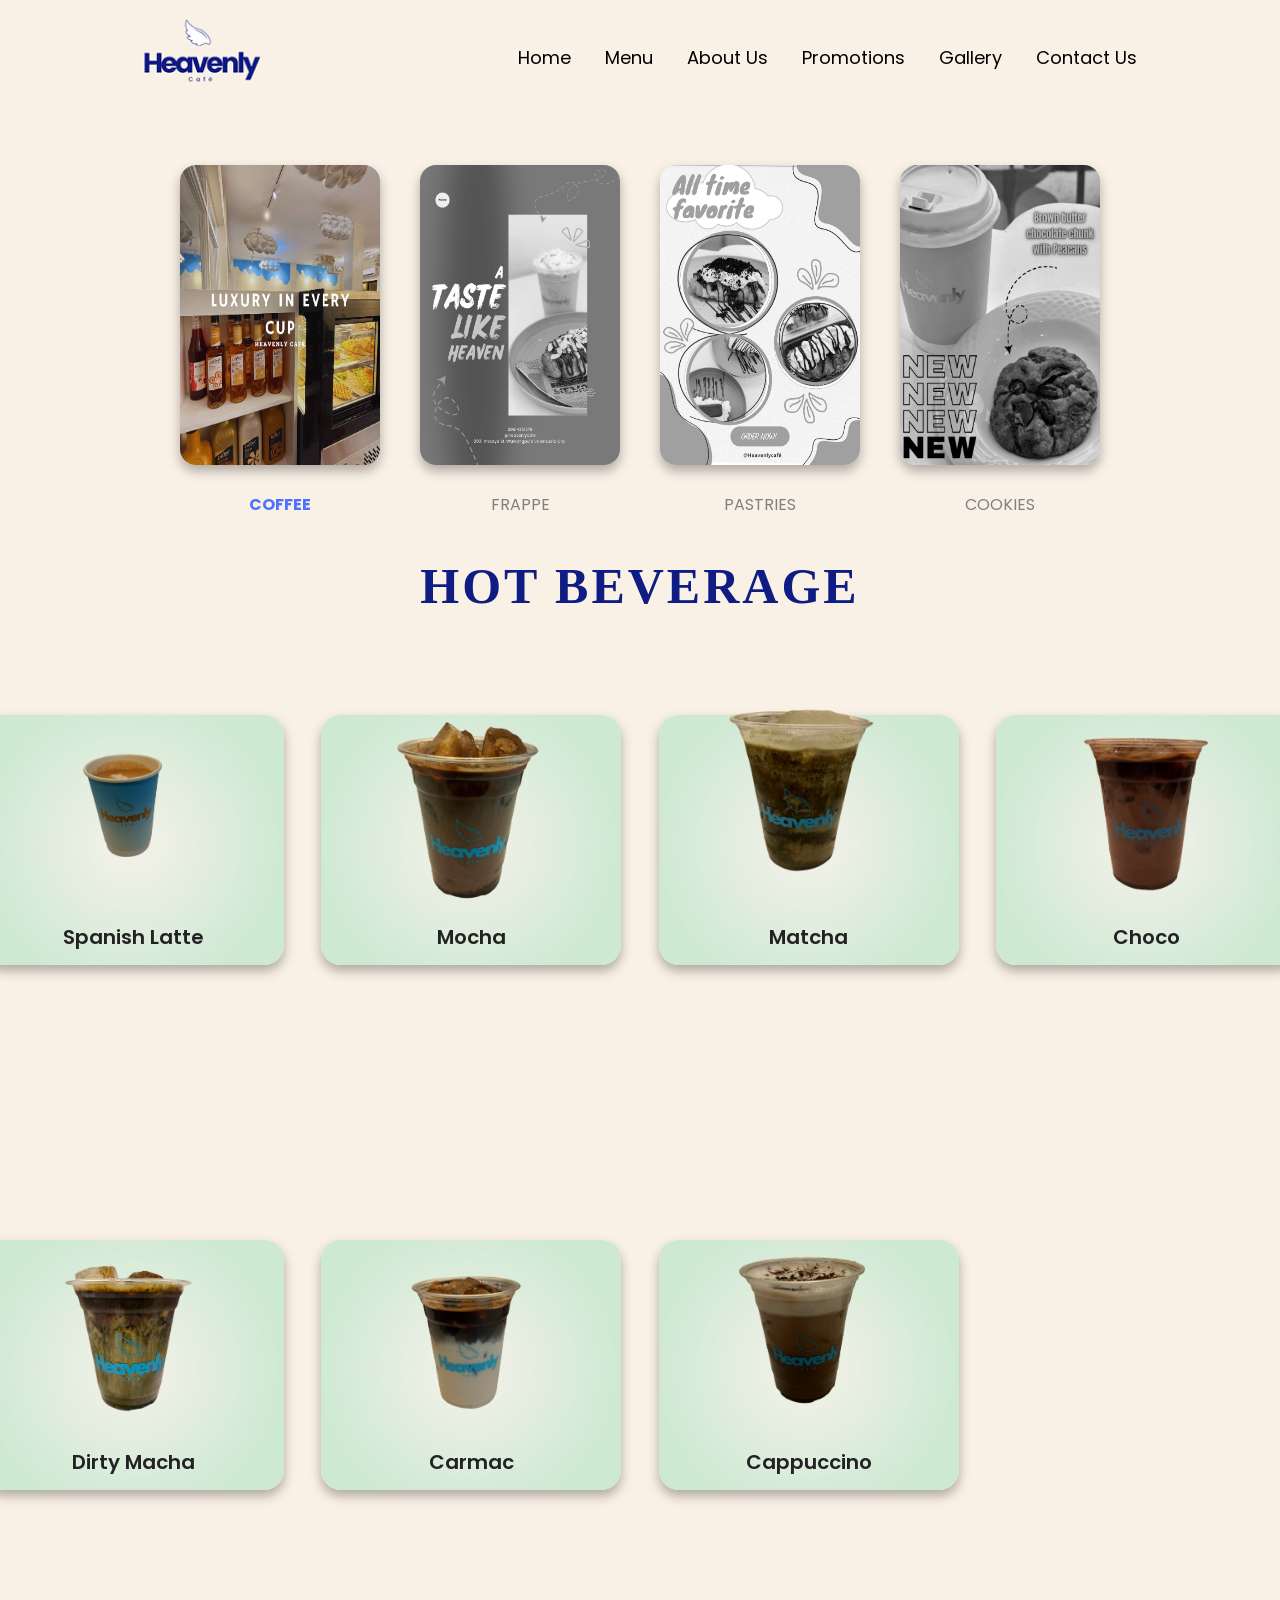
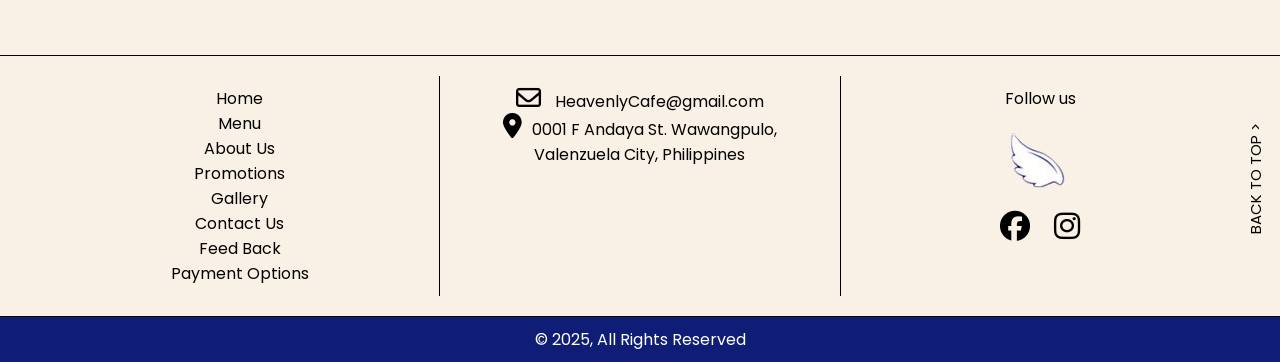
==== commit c6262bc0: "new commit" ====
--- a/coffee.html
+++ b/coffee.html
@@ -36,7 +36,7 @@
 <div class="category-selector">
   <a href="coffee.html" class="category-card">
     <img src="img/menu/CATEGORY/coffe.jpg" alt="Beverages">
-    
+    <p>COFFEE</p>
   </a>
   <a href="frappe.html" class="category-card">
     <img src="img/menu/CATEGORY/frappe.jpg" alt="Meals">
